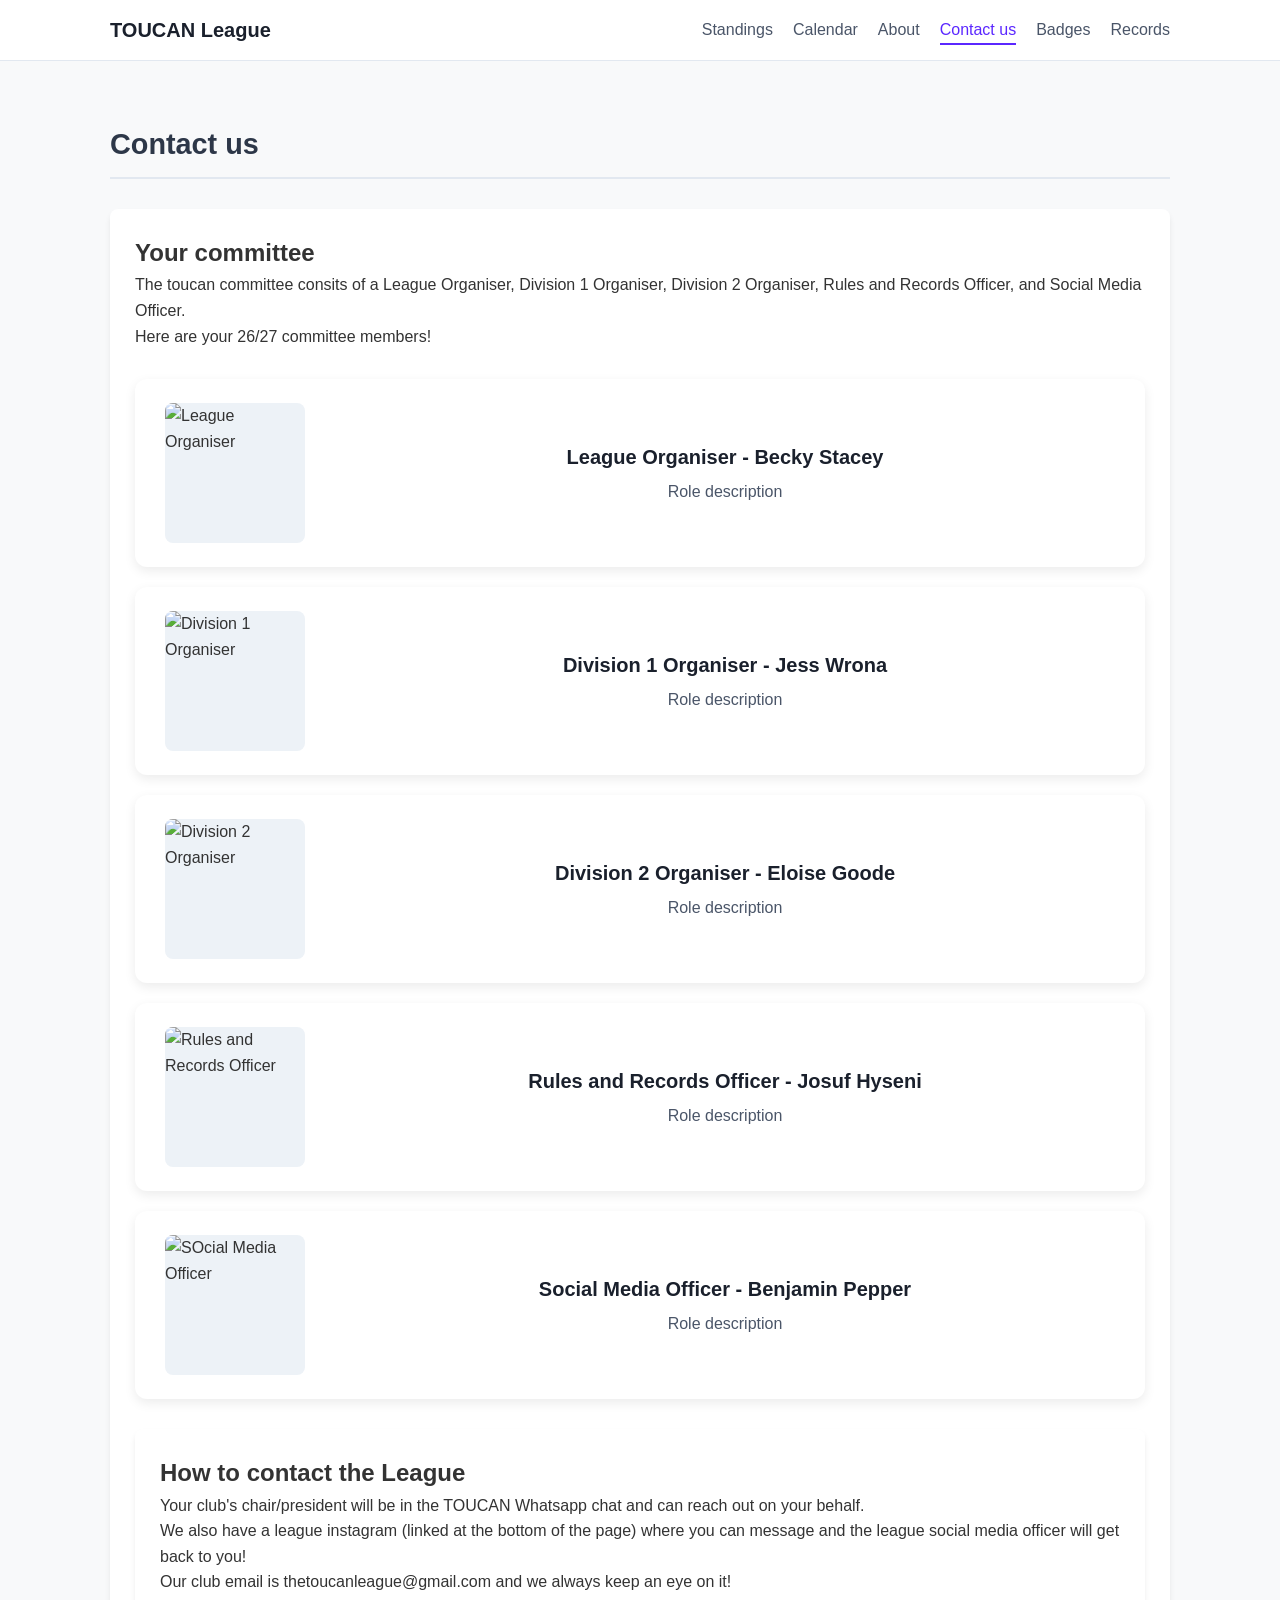
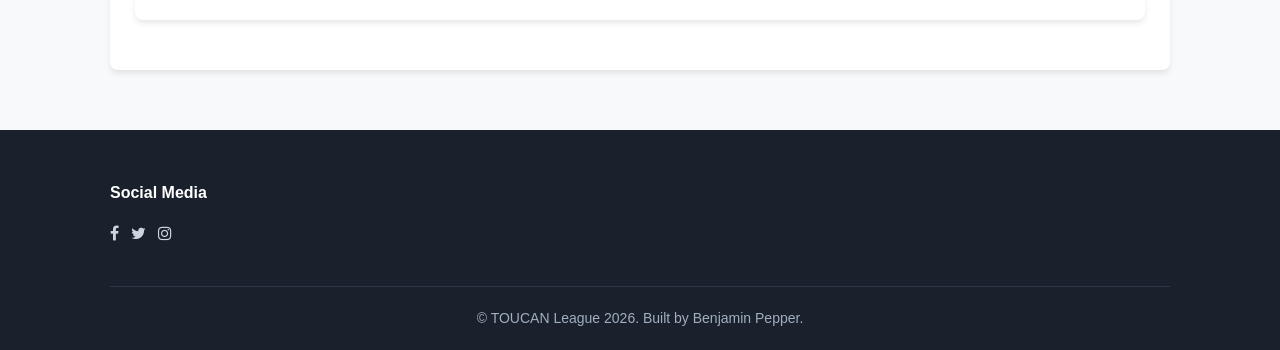
==== contact.html @ f6e98335 "Add files via upload" ====
<!DOCTYPE html>
<html lang="en">
<head>
  <meta charset="UTF-8">
  <meta name="viewport" content="width=device-width, initial-scale=1.0">
  <title>TOUCAN League - Contact us</title>
  <link rel="stylesheet" href="styles.css">
  <link rel="stylesheet" href="https://cdnjs.cloudflare.com/ajax/libs/font-awesome/4.7.0/css/font-awesome.min.css">
</head>
<body>

  <header>
    <div class="container">
      <nav aria-label="main navigation">
        <a href="index.html" class="nav-brand">TOUCAN League</a>
        <button class="nav-toggle" aria-label="Toggle navigation">&#9776;</button>
        <ul class="nav-links">
          <li><a href="standings.html">Standings</a></li>
          <li><a href="calendar.html">Calendar</a></li>
          <li><a href="about.html">About</a></li>
          <li><a href="contact.html">Contact us</a></li>
          <li><a href="badges.html">Badges</a></li>
          <li><a href="records.html">Records</a></li>
        </ul>
      </nav>
    </div>
  </header>

  <main class="container">
    <div class="page-header">
      <h1 class="section-title">Contact us</h1>
    </div>

    <div class="content-card">
      <h2>Your committee</h2>
      <p>The toucan committee consits of a League Organiser, Division 1 Organiser, Division 2 Organiser, Rules and Records Officer, and Social Media Officer.</p>
      <p>Here are your 26/27 committee members!</p>
      <div class="profile-grid">
        <div class="profile-card">
            <div class="profile-image-container">
                <img src="images/lo.jfif" alt="League Organiser" class="profile-image">
            </div>
            <div class="profile-content">
                <h3 class="profile-title">League Organiser - Becky Stacey</h3>
                <p class="profile-description">Role description</p>
            </div>
        </div>
        
        <!-- Div 1 -->
        <div class="profile-card">
            <div class="profile-image-container">
                <img src="images/d1.jfif" alt="Division 1 Organiser" class="profile-image">
            </div>
            <div class="profile-content">
                <h3 class="profile-title">Division 1 Organiser - Jess Wrona</h3>
                <p class="profile-description">Role description</p>
            </div>
        </div>

        <!-- Div 2 -->
        <div class="profile-card">
            <div class="profile-image-container">
                <img src="images/d2.jfif" alt="Division 2 Organiser" class="profile-image">
            </div>
            <div class="profile-content">
                <h3 class="profile-title">Division 2 Organiser - Eloise Goode</h3>
                <p class="profile-description">Role description</p>
            </div>
        </div>

        <!-- Rules and Records -->
        <div class="profile-card">
            <div class="profile-image-container">
                <img src="images/rro.jfif" alt="Rules and Records Officer" class="profile-image">
            </div>
            <div class="profile-content">
                <h3 class="profile-title">Rules and Records Officer - Josuf Hyseni</h3>
                <p class="profile-description">Role description</p>
            </div>
        </div>

        <!-- Social Media -->
        <div class="profile-card">
            <div class="profile-image-container">
                <img src="images/smo.JPG" alt="SOcial Media Officer" class="profile-image">
            </div>
            <div class="profile-content">
                <h3 class="profile-title">Social Media Officer - Benjamin Pepper</h3>
                <p class="profile-description">Role description</p>
            </div>
        </div>

    </div>

    <div class="content-card">
      <h2>How to contact the League</h2>
      <p>Your club's chair/president will be in the TOUCAN Whatsapp chat and can reach out on your behalf.</p>
      <p>We also have a league instagram (linked at the bottom of the page) where you can message and the league social media officer will get back to you!</p>
      <p>Our club email is thetoucanleague@gmail.com and we always keep an eye on it!</p>
    </div>

    
  </main>

  <footer>
    <div class="container">
      <div class="footer-columns">
        <div class="footer-col">
          <h4>Social Media</h4>
          <ul class="social-links">
            <li><a href="https://www.facebook.com/groups/buttsleague/" class="fa fa-facebook"></a></li>
            <li><a href="https://twitter.com/BUTTSLeague" class="fa fa-twitter"></a></li>
            <li><a href="https://www.instagram.com/toucanarcheryleague/" class="fa fa-instagram"></a></li>
          </ul>
        </div>
      </div>
      <div class="footer-bottom">
        <p>&copy; TOUCAN League 2026. Built by Benjamin Pepper.</p>
      </div>
    </div>
  </footer>

  <script src="script.js"></script>
</body>
</html>
---- styles.css ----
/* Reset & Base Styles */
* {
  box-sizing: border-box;
  margin: 0;
  padding: 0;
}

body {
  font-family: -apple-system, BlinkMacSystemFont, "Segoe UI", Roboto, Helvetica, Arial, sans-serif;
  color: #333;
  background-color: #f8f9fa;
  line-height: 1.6;
}

a {
  color: #5B27FF;
  text-decoration: none;
}

a:hover {
  text-decoration: underline;
}

.container {
  max-width: 1100px;
  margin: 0 auto;
  padding: 0 20px;
}

/* Header & Navigation */
header {
  background-color: #ffffff;
  border-bottom: 1px solid #e2e8f0;
  position: static;
  top: 0;
  z-index: 100;
}

nav {
  display: flex;
  justify-content: space-between;
  align-items: center;
  height: 60px;
}

.nav-brand {
  font-weight: bold;
  font-size: 1.25rem;
  color: #1a202c;
}

.nav-links {
  display: flex;
  gap: 20px;
  list-style: none;
}

.nav-links a {
  color: #4a5568;
  font-weight: 500;
  padding: 5px 0;
}

.nav-links a:hover{
  color: #5B27FF;
  text-decoration: none;
  border-bottom: none;
}
.nav-links a.active {
  color: #5B27FF;
  border-bottom: 2px solid #5B27FF;
}

.nav-toggle {
  display: none;
  background: none;
  border: none;
  font-size: 1.5rem;
  cursor: pointer;
  color: #1a202c;
}

/* Hero Section */
.hero {
  background: linear-gradient(135deg, #5B27FF 0%, #3182ce 100%);
  color: #ffffff;
  padding: 60px 0;
  text-align: center;
}

.hero h1 {
  font-size: 2.75rem;
  margin-bottom: 10px;
  font-weight: 800;
}

.hero hr {
  width: 60px;
  height: 4px;
  background-color: #ffffff;
  border: none;
  margin: 15px auto;
  border-radius: 2px;
}

.hero p {
  max-width: 700px;
  margin: 0 auto;
  font-size: 1.15rem;
  opacity: 0.95;
}

/* Page Headers */
.page-header {
  padding: 30px 0 10px;
}

.section-title {
  font-size: 1.8rem;
  margin: 30px 0 20px;
  color: #2d3748;
  border-bottom: 2px solid #e2e8f0;
  padding-bottom: 10px;
}

/* Content Cards & Containers */
.content-card {
  background: #ffffff;
  border-radius: 8px;
  box-shadow: 0 4px 6px -1px rgba(0,0,0,0.1);
  padding: 25px;
  margin-bottom: 25px;
}

/* Standings Grid & Tables */
.division-title {
  font-size: 1.4rem;
  color: #2b6cb0;
  margin: 25px 0 15px;
}

.tables-grid {
  display: grid;
  grid-template-columns: repeat(auto-fit, minmax(450px, 1fr));
  gap: 25px;
  margin-bottom: 30px;
}

.table-card {
  background: #ffffff;
  border-radius: 8px;
  box-shadow: 0 4px 6px -1px rgba(0,0,0,0.1), 0 2px 4px -1px rgba(0,0,0,0.06);
  padding: 20px;
}

.table-card h3 {
  margin-bottom: 15px;
  color: #4a5568;
  border-left: 4px solid #5B27FF;
  padding-left: 10px;
}

table {
  width: 100%;
  border-collapse: collapse;
  text-align: left;
  font-size: 0.95rem;
}

th, td {
  padding: 10px 12px;
  border-bottom: 1px solid #edf2f7;
}

th {
  background-color: #f7fafc;
  color: #718096;
  font-weight: 600;
  text-transform: uppercase;
  font-size: 0.75rem;
  letter-spacing: 0.05em;
}

tr:hover td {
  background-color: #f8fafc;
}

/* News Section */
.news-grid {
  display: grid;
  grid-template-columns: 1fr;
  gap: 25px;
  margin-bottom: 30px;
}

article.news-card {
  background: #ffffff;
  border-radius: 8px;
  box-shadow: 0 4px 6px -1px rgba(0,0,0,0.1);
  overflow: hidden;
  padding: 25px;
}

.news-card img {
  width: 100%;
  height: 250px;
  object-fit: cover;
  border-radius: 6px;
  margin-bottom: 15px;
}

.news-card h3 {
  font-size: 1.4rem;
  margin-bottom: 8px;
}

.news-card .meta {
  font-size: 0.85rem;
  color: #718096;
  margin-bottom: 12px;
}

/* Resource Lists & Links */
.link-list {
  list-style-type: square;
  padding-left: 20px;
  margin-top: 10px;
}

.link-list li {
  margin-bottom: 10px;
}

/* Footer */
footer {
  background-color: #1a202c;
  color: #a0aec0;
  padding: 50px 0 20px;
  margin-top: 60px;
}

.footer-columns {
  display: grid; /* Fixed invalid 'flexbox' value */
  grid-template-columns: repeat(auto-fit, minmax(200px, 1fr));
  gap: 30px;
  margin-bottom: 40px;
}

.footer-col h4 {
  color: #ffffff;
  margin-bottom: 15px;
  font-size: 1rem;
}

.footer-col ul {
  list-style: none;
}

.footer-col li {
  margin-bottom: 8px;
}

.footer-col a {
  color: #cbd5e0;
}

.footer-col a:hover {
  color: #ffffff;
}

/* Specific rule to make ONLY social media links display side-by-side */
.footer-col ul.social-links {
  display: flex !important;
  flex-direction: row !important;
  align-items: center;
  gap: 12px;
  padding: 0;
  margin: 0;
}

.footer-col ul.social-links li {
  margin-bottom: 0; /* Clears vertical margin for social icons */
}

.footer-bottom {
  border-top: 1px solid #2d3748;
  padding-top: 20px;
  text-align: center;
  font-size: 0.875rem;
}

/* Mobile Responsive */
@media (max-width: 768px) {
  .nav-toggle {
    display: block;
  }
  .nav-links {
    display: none;
    flex-direction: column;
    position: absolute;
    top: 60px;
    left: 0;
    right: 0;
    background-color: #ffffff;
    border-bottom: 1px solid #e2e8f0;
    padding: 15px 20px;
    gap: 15px;
  }
  .nav-links.open {
    display: flex;
  }
  .tables-grid {
    grid-template-columns: 1fr;
  }
}
/* Standings Header & Division Toggle */
.standings-header {
  display: flex;
  justify-content: space-between;
  align-items: center;
  flex-wrap: wrap;
  gap: 15px;
  margin-top: 20px;
}

.division-toggle {
  display: inline-flex;
  background-color: #e2e8f0;
  padding: 4px;
  border-radius: 8px;
}

.toggle-btn {
  background: none;
  border: none;
  padding: 8px 18px;
  font-size: 0.95rem;
  font-weight: 600;
  color: #4a5568;
  border-radius: 6px;
  cursor: pointer;
  transition: all 0.2s ease-in-out;
}

.toggle-btn:hover {
  color: #1a202c;
}

.toggle-btn.active {
  background-color: #5B27FF;
  color: #ffffff;
  box-shadow: 0 2px 4px rgba(0, 0, 0, 0.1);
}

.view-all-link {
  margin-top: 15px;
  font-weight: 500;
}

/* Table cells styling */
.cell-rank {
  font-weight: 700;
  color: #2b6cb0;
}

.cell-uni {
  font-weight: 500;
}


/* timeline */
/* Container must be relative */
.timeline {
  position: relative;
  max-width: 900px;
  margin: 40px auto;
  padding: 20px 0;
}

/* Central vertical line centered exact at 50% */
.timeline::after {
  content: '';
  position: absolute;
  width: 4px;
  background-color: #1a202c;
  top: 0;
  bottom: 0;
  left: 50%;
  margin-left: -2px; /* Half of 4px line width */
  z-index: 1;
}

/* Timeline items layout */
.timeline-item {
  position: relative;
  width: 50%;
  padding: 10px 40px;
  box-sizing: border-box;
}

.timeline-item.left {
  left: 0;
}

.timeline-item.right {
  left: 50%;
}

/* Timeline dot - exactly 24px wide including border */
.timeline-dot {
  position: absolute;
  top: 28px;
  width: 16px;
  height: 16px;
  background-color: #ffffff;
  border: 4px solid #1a202c;
  border-radius: 50%;
  z-index: 2;
  box-sizing: content-box;
}

/* Left side items: position dot at the exact right edge of the item box */
.timeline-item.left .timeline-dot {
  right: -12px; /* Half of the total 24px dot diameter */
  left: auto;
}

/* Right side items: position dot at the exact left edge of the item box */
.timeline-item.right .timeline-dot {
  left: -12px; /* Half of the total 24px dot diameter */
  right: auto;
}

/* Mobile layout adjustments */
@media (max-width: 768px) {
  .timeline::after {
    left: 20px;
    margin-left: -2px;
  }

  .timeline-item {
    width: 100%;
    padding-left: 50px;
    padding-right: 15px;
  }

  .timeline-item.left,
  .timeline-item.right {
    left: 0;
  }

  .timeline-item.left .timeline-dot,
  .timeline-item.right .timeline-dot {
    left: 8px; /* (20px line center) - (12px dot radius) */
    right: auto;
  }
}


/* Calendar Intro Paragraph */
.calendar-intro {
  max-width: 800px;
  font-size: 1.05rem;
  color: #4a5568;
  line-height: 1.7;
  margin-top: 10px;
  margin-bottom: 30px;
}


/* Profile Grid Container */
.profile-grid {
  display: flex;
  flex-direction: column;
  gap: 20px;
  margin: 30px 0;
}

/* White Profile Card with Shadow and Rounded Corners */
.profile-card {
  display: flex;
  align-items: center;
  background-color: #ffffff;
  border-radius: 12px;
  box-shadow: 0 4px 12px rgba(0, 0, 0, 0.08);
  padding: 24px 30px;
  overflow: hidden;
}

/* Image Wrapper */
.profile-image-container {
  flex-shrink: 0;
  width: 140px;
  height: 140px;
  margin-right: 30px;
  border-radius: 8px;
  overflow: hidden;
  background-color: #edf2f7; /* Placeholder background color if image is loading */
}

.profile-image {
  width: 100%;
  height: 100%;
  object-fit: cover;
}

/* Text Content - Centered vertically and horizontally relative to card space */
.profile-content {
  flex-grow: 1;
  text-align: center;
}

.profile-title {
  font-size: 1.25rem;
  font-weight: 700;
  color: #1a202c;
  margin-bottom: 6px;
}

.profile-description {
  font-size: 1rem;
  color: #4a5568;
  margin: 0;
}

/* Responsive adjustment for mobile devices */
@media (max-width: 600px) {
  .profile-card {
    flex-direction: column;
    text-align: center;
    padding: 20px;
  }

  .profile-image-container {
    margin-right: 0;
    margin-bottom: 16px;
    width: 120px;
    height: 120px;
  }
}


/* Badge Section Controls */
.badge-controls {
  display: flex;
  flex-wrap: wrap;
  gap: 20px;
  margin-bottom: 25px;
  align-items: center;
}

.toggle-group {
  display: flex;
  align-items: center;
  gap: 10px;
}

.toggle-label {
  font-weight: 600;
  color: #2d3748;
  font-size: 0.95rem;
}

.btn-group {
  display: inline-flex;
  background-color: #e2e8f0;
  padding: 4px;
  border-radius: 8px;
}

/* Badge Table Layout */
.badge-table-container {
  overflow-x: auto;
  background-color: #f8f9fa;
  border-radius: 8px;
  box-shadow: 0 4px 12px rgba(0, 0, 0, 0.05);
}

.badge-table {
  width: 100%;
  border-collapse: collapse;
  text-align: center;
  font-size: 1rem;
}

.badge-table th, 
.badge-table td {
  padding: 16px 20px;
  border-bottom: 1px solid #edf2f7;
}

.col-bowstyle, 
.cell-bowstyle {
  text-align: left;
  font-weight: 600;
  color: #2d3748;
  width: 25%;
}

/* Header & Column Target Colors */
.badge-col {
  font-weight: 700;
  width: 15%;
}

/* White Target Column */
.col-white {
  background-color: #f8f9fa;
  color: #2d3748;
}
.cell-white {
  background-color: #f8f9fa;
  color: #2d3748;
}

/* Black Target Column */
.col-black {
  background-color: #2e2e38;
  color: #ffffff;
}
.cell-black {
  background-color: #2e2e38;
  color: #ffffff;
}

/* Blue Target Column */
.col-blue {
  background-color: #3b82f6;
  color: #ffffff;
}
.cell-blue {
  background-color: #3b82f6;
  color: #ffffff;
}

/* Red Target Column */
.col-red {
  background-color: #ef4444;
  color: #ffffff;
}
.cell-red {
  background-color: #ef4444;
  color: #ffffff;
}

/* Gold Target Column */
.col-gold {
  background-color: #facc15;
  color: #1e293b;
}
.cell-gold {
  background-color: #facc15;
  color: #1e293b;
  font-weight: 600;
}

/* Plain Uncolored Table Styling for Records */
.badge-table.plain-table th {
  background-color: #f7fafc;
  color: #4a5568;
  font-weight: 700;
  text-transform: uppercase;
  font-size: 0.8rem;
  letter-spacing: 0.05em;
  border-bottom: 2px solid #e2e8f0;
}

.badge-table.plain-table td {
  background-color: #ffffff;
  color: #2d3748;
  border-bottom: 1px solid #edf2f7;
  font-weight: normal;
}

.badge-table.plain-table tr:hover td {
  background-color: #f8fafc;
}

.badge-table.plain-table .cell-category {
  font-weight: 600;
  color: #2b6cb0;
  text-align: left;
}


/* Standings Table Specific Styles */
.table-heading-title {
  font-family: Impact, "Arial Black", sans-serif;
  font-size: 1.6rem;
  letter-spacing: 0.04em;
  color: #1a202c;
  margin: 25px 0 15px 0;
  text-transform: uppercase;
}

.standings-table-container {
  overflow-x: auto;
  background-color: #f8f9fa;
  border-radius: 8px;
  box-shadow: 0 4px 12px rgba(0, 0, 0, 0.05);
  margin-bottom: 40px;
}

.standings-detailed-table {
  width: 100%;
  border-collapse: collapse;
  text-align: center;
  font-size: 0.95rem;
  color: #2d3748;
}

.standings-detailed-table th, 
.standings-detailed-table td {
  padding: 12px 14px;
  border-bottom: 1px solid #e2e8f0;
}

/* Header styling */
.standings-detailed-table thead th {
  background-color: #f8f9fa;
  font-weight: 700;
  color: #1a202c;
}

.group-header {
  border-bottom: 1px solid #cbd5e0;
}

.header-sub-row th {
  font-size: 0.85rem;
  color: #4a5568;
}

/* Column align & bolding */
.standings-detailed-table .col-pos {
  text-align: right;
  font-weight: 500;
  width: 60px;
}

.standings-detailed-table .col-uni {
  text-align: left;
  font-weight: 600;
  padding-left: 20px;
}

.standings-detailed-table .col-pts {
  color: #4a5568;
}

.standings-detailed-table .col-agg {
  font-weight: 600;
}

.standings-detailed-table .col-total-pts {
  font-weight: 700;
  color: #1a202c;
}

/* Row Hover */
.standings-detailed-table tbody tr:hover td {
  background-color: #edf2f7;
}
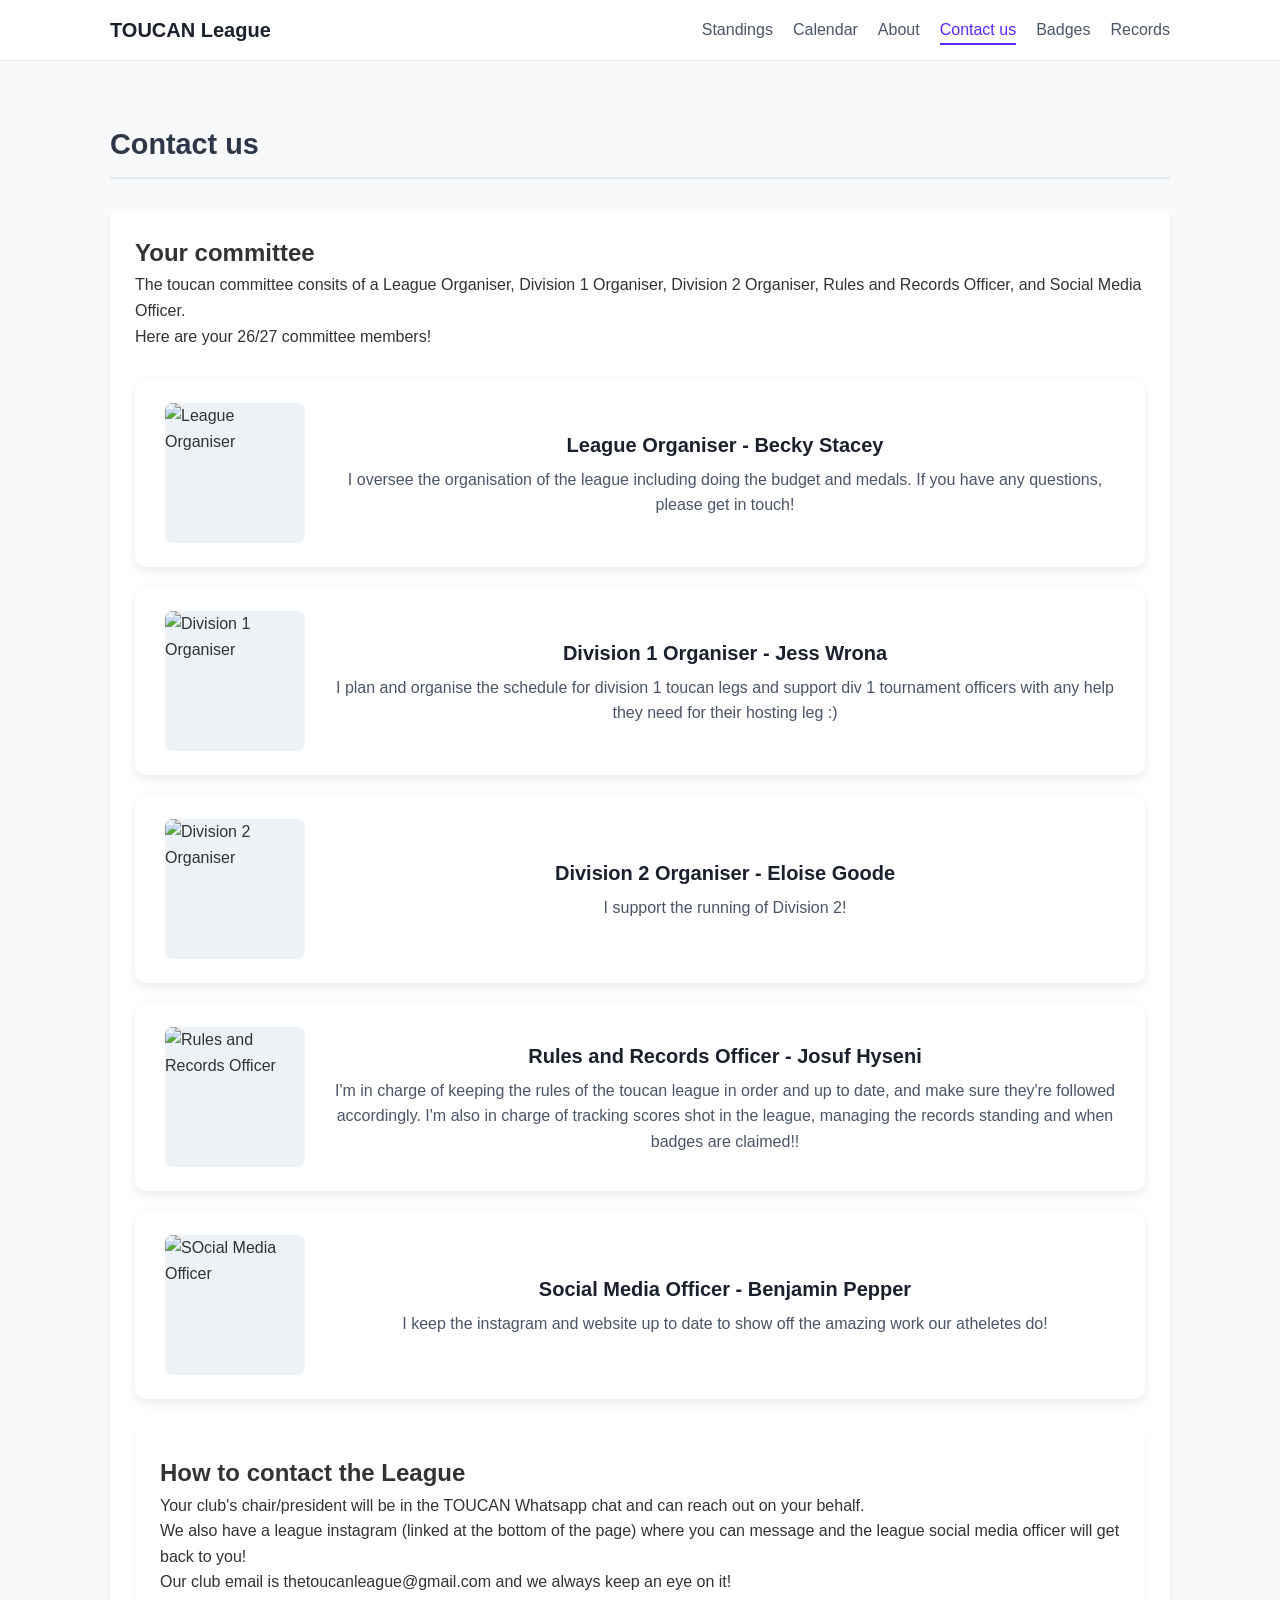
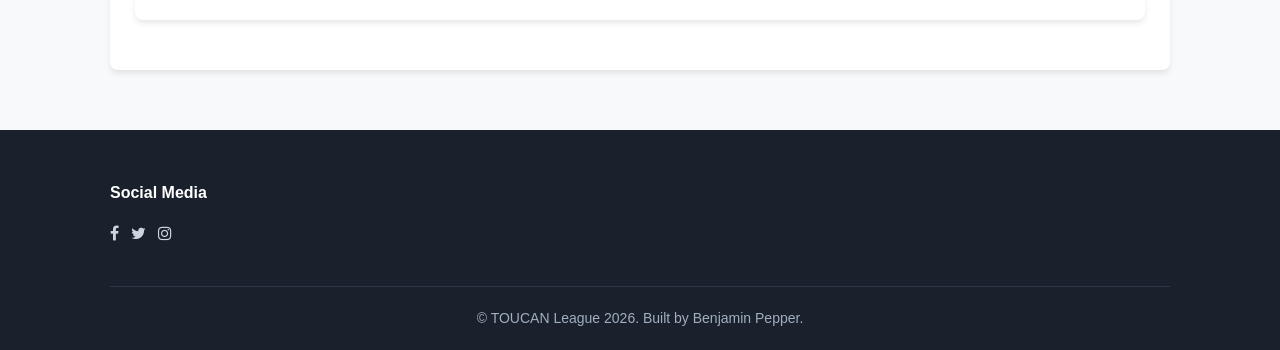
==== commit 70c39dd9: "Update contact.html" ====
--- a/contact.html
+++ b/contact.html
@@ -42,7 +42,7 @@
             </div>
             <div class="profile-content">
                 <h3 class="profile-title">League Organiser - Becky Stacey</h3>
-                <p class="profile-description">Role description</p>
+                <p class="profile-description"> I oversee the organisation of the league including doing the budget and medals. If you have any questions, please get in touch!</p>
             </div>
         </div>
         
@@ -53,7 +53,7 @@
             </div>
             <div class="profile-content">
                 <h3 class="profile-title">Division 1 Organiser - Jess Wrona</h3>
-                <p class="profile-description">Role description</p>
+                <p class="profile-description">I plan and organise the schedule for division 1 toucan legs and support div 1 tournament officers with any help they need for their hosting leg :) </p>
             </div>
         </div>
 
@@ -64,7 +64,7 @@
             </div>
             <div class="profile-content">
                 <h3 class="profile-title">Division 2 Organiser - Eloise Goode</h3>
-                <p class="profile-description">Role description</p>
+                <p class="profile-description">I support the running of Division 2!</p>
             </div>
         </div>
 
@@ -75,7 +75,9 @@
             </div>
             <div class="profile-content">
                 <h3 class="profile-title">Rules and Records Officer - Josuf Hyseni</h3>
-                <p class="profile-description">Role description</p>
+                <p class="profile-description">I'm in charge of keeping the rules of the toucan league in order and up to date, and make sure they're
+                    followed accordingly. I'm also in charge of tracking scores shot in the league, managing the records standing and when badges are claimed!!
+                </p>
             </div>
         </div>
 
@@ -86,7 +88,7 @@
             </div>
             <div class="profile-content">
                 <h3 class="profile-title">Social Media Officer - Benjamin Pepper</h3>
-                <p class="profile-description">Role description</p>
+                <p class="profile-description">I keep the instagram and website up to date to show off the amazing work our atheletes do!</p>
             </div>
         </div>
 
@@ -122,4 +124,4 @@
 
   <script src="script.js"></script>
 </body>
-</html>+</html>
